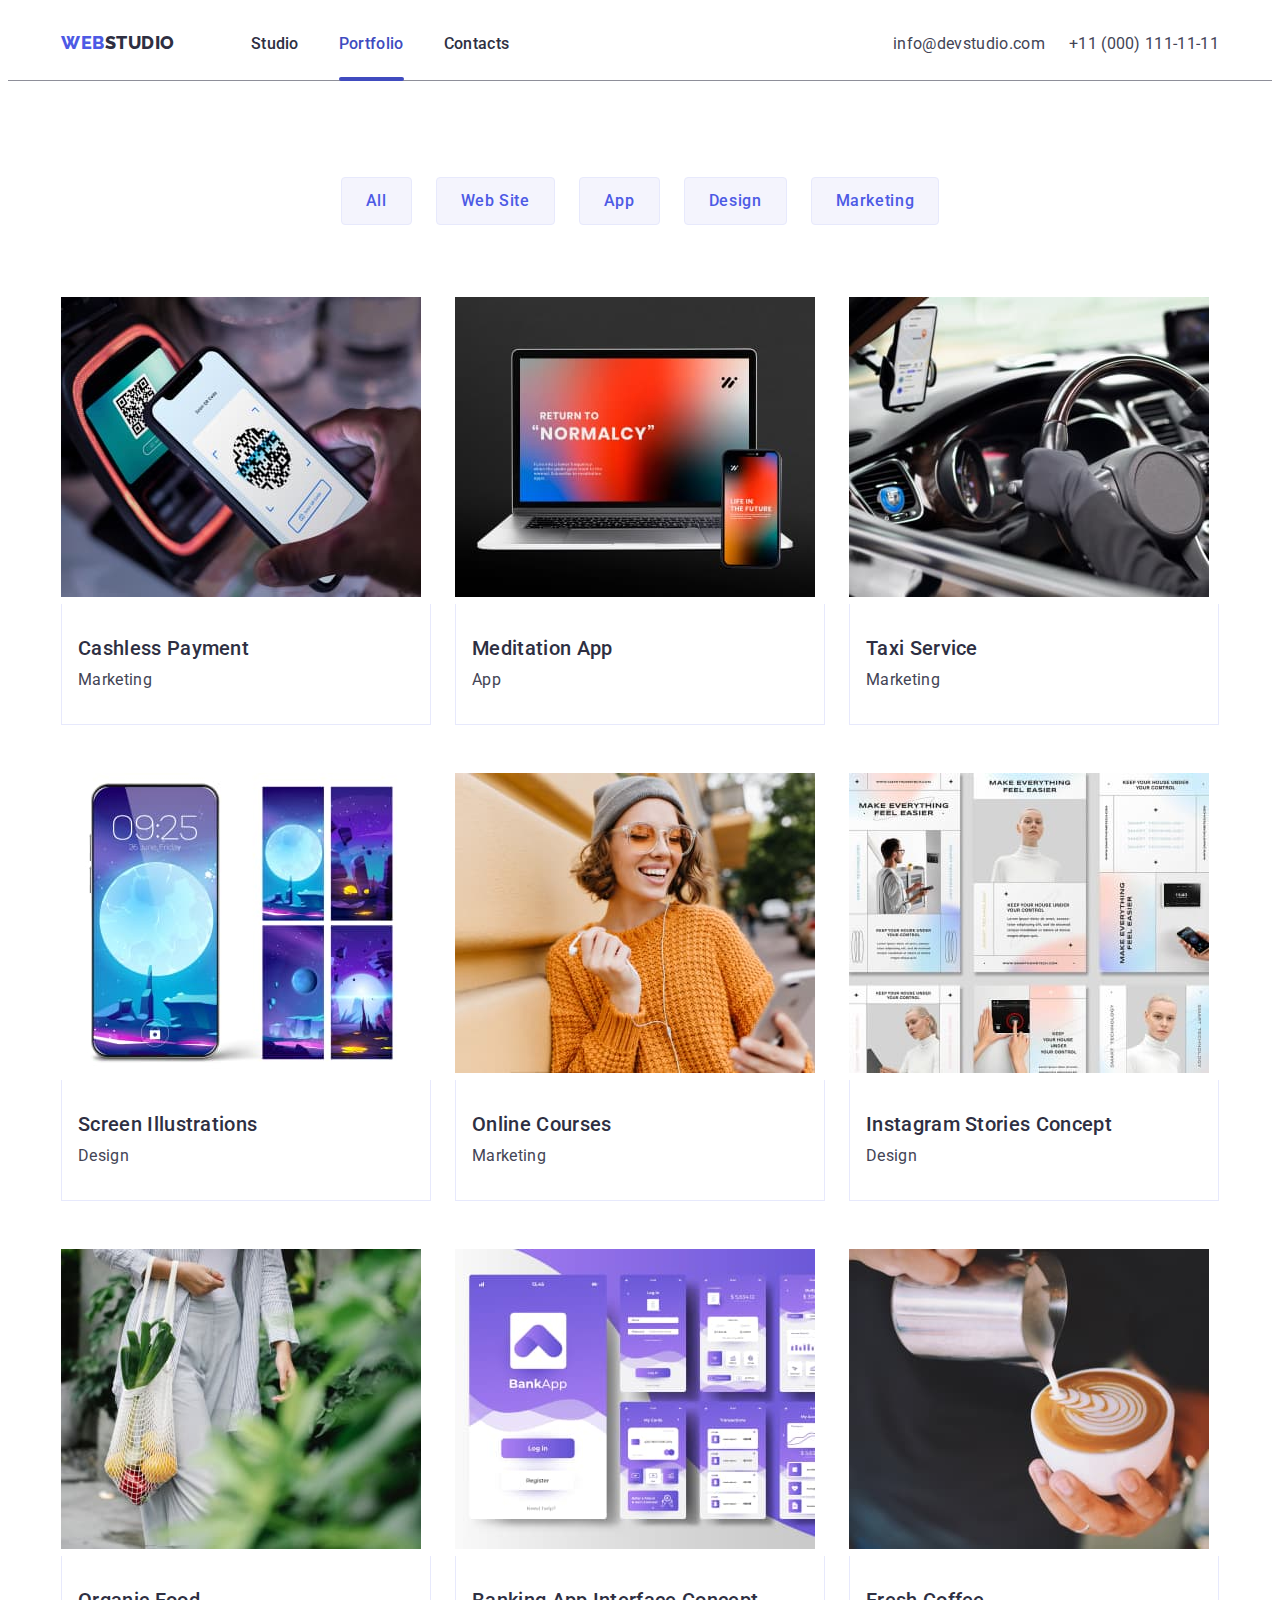
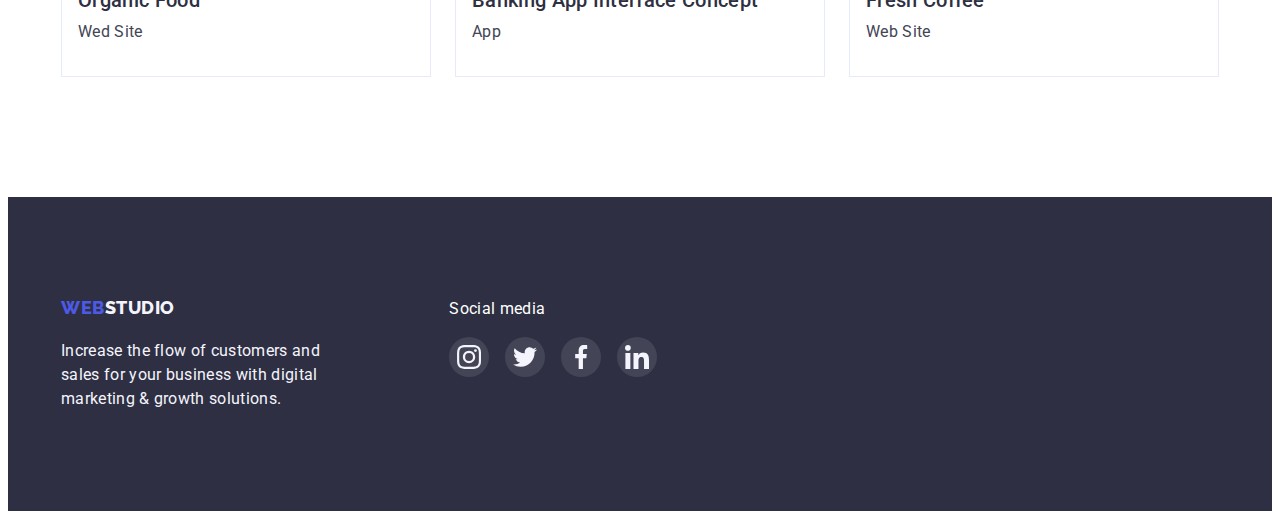
==== portfolio.html @ 31afb898 "123" ====
<!DOCTYPE html>
<html lang="en">
  <head>
    <meta charset="UTF-8" />
    <meta http-equiv="X-UA-Compatible" content="IE=edge" />
    <meta name="viewport" content="width=device-width, initial-scale=1.0" />
    <title>Document</title>
    <link
      rel="stylesheet"
      href="https://cdnjs.cloudflare.com/ajax/libs/modern-normalize/1.1.0/modern-normalize.min.css"
      integrity="sha512-wpPYUAdjBVSE4KJnH1VR1HeZfpl1ub8YT/NKx4PuQ5NmX2tKuGu6U/JRp5y+Y8XG2tV+wKQpNHVUX03MfMFn9Q=="
      crossorigin="anonymous"
      referrerpolicy="no-referrer"
    />

    <link rel="preconnect" href="https://fonts.googleapis.com" />
    <link rel="preconnect" href="https://fonts.gstatic.com" crossorigin />
    <link
      href="https://fonts.googleapis.com/css2?family=Raleway:wght@800&family=Roboto:wght@400;500;700;900&display=swap"
      rel="stylesheet"
    />

    <link href="./styles.css" rel="stylesheet" type="text/css" />
  </head>
  <body>
    <header class="header-section">
      <div class="container">
        <nav class="header-nav">
          <a href="./index.html" class="logo"
            ><span class="logo-web">Web</span>Studio</a
          >
          <ul>
            <li class="nav-li">
              <a class="nav-a" href="./index.html">Studio</a>
            </li>
            <li class="nav-li">
              <a class="nav-a header-active-page" href="./portfolio.html"
                >Portfolio</a
              >
            </li>
            <li class="nav-li"><a class="nav-a" href="">Contacts</a></li>
          </ul>
        </nav>
        <address class="header-address">
          <ul>
            <li class="address-li">
              <a class="address-a" href="mailto:info@devstudio.com"
                >info@devstudio.com</a
              >
            </li>
            <li class="address-li">
              <a class="address-a" href="tel:+110001111111"
                >+11 (000) 111-11-11</a
              >
            </li>
          </ul>
        </address>
      </div>
    </header>
    <main>
      <section class="filter-section">
        <div class="container">
          <h2 hidden>Filter</h2>
          <ul class="filter-buttons-ul">
            <li class="filter-buttons-li">
              <button class="buttons" type="button"><div>All</div></button>
            </li>
            <li class="filter-buttons-li">
              <button class="buttons" type="button"><div>Web Site</div></button>
            </li>
            <li class="filter-buttons-li">
              <button class="buttons" type="button"><div>App</div></button>
            </li>
            <li class="filter-buttons-li">
              <button class="buttons" type="button"><div>Design</div></button>
            </li>
            <li class="filter-buttons-li">
              <button class="buttons" type="button">
                <div>Marketing</div>
              </button>
            </li>
          </ul>
          <ul class="filter-list-ul">
            <li class="filter-list-li">
              <a href="" class="filter-list-link">
                <div class="filter-list-box">
                  <img
                    src="./images/img(1).jpg"
                    alt="image"
                    class=""
                    width="360"
                    height="300"
                  />

                  <p class="filter-list-p">
                    14 Stylish and User-Friendly App Design Concepts · Task
                    Manager App · Calorie Tracker App · Exotic Fruit Ecommerce
                    App · Cloud Storage App
                  </p>
                </div>

                <div class="filter-list-front">
                  <h2 class="tertiary-h">Cashless Payment</h2>
                  <p class="">Marketing</p>
                </div>
              </a>
            </li>
            <li class="filter-list-li">
              <a href="" class="filter-list-link">
                <div class="filter-list-box">
                  <img
                    src="./images/img(2).jpg"
                    alt="image"
                    class=""
                    width="360"
                    height="300"
                  />

                  <p class="filter-list-p">
                    14 Stylish and User-Friendly App Design Concepts · Task
                    Manager App · Calorie Tracker App · Exotic Fruit Ecommerce
                    App · Cloud Storage App
                  </p>
                </div>

                <div class="filter-list-front">
                  <h2 class="tertiary-h">Meditation App</h2>
                  <p class="">App</p>
                </div>
              </a>
            </li>
            <li class="filter-list-li">
              <a href="" class="filter-list-link">
                <div class="filter-list-box">
                  <img
                    src="./images/img(3).jpg"
                    alt="image"
                    class=""
                    width="360"
                    height="300"
                  />

                  <p class="filter-list-p">
                    14 Stylish and User-Friendly App Design Concepts · Task
                    Manager App · Calorie Tracker App · Exotic Fruit Ecommerce
                    App · Cloud Storage App
                  </p>
                </div>
                <div class="filter-list-front">
                  <h2 class="tertiary-h">Taxi Service</h2>
                  <p class="">Marketing</p>
                </div>
              </a>
            </li>
            <li class="filter-list-li">
              <a href="" class="filter-list-link">
                <div class="filter-list-box">
                  <img
                    src="./images/img(4).jpg"
                    alt="image"
                    class=""
                    width="360"
                    height="300"
                  />

                  <p class="filter-list-p">
                    14 Stylish and User-Friendly App Design Concepts · Task
                    Manager App · Calorie Tracker App · Exotic Fruit Ecommerce
                    App · Cloud Storage App
                  </p>
                </div>

                <div class="filter-list-front">
                  <h2 class="tertiary-h">Screen Illustrations</h2>
                  <p class="">Design</p>
                </div>
              </a>
            </li>
            <li class="filter-list-li">
              <a href="" class="filter-list-link">
                <div class="filter-list-box">
                  <img
                    src="./images/img(5).jpg"
                    alt="image"
                    class=""
                    width="360"
                    height="300"
                  />

                  <p class="filter-list-p">
                    14 Stylish and User-Friendly App Design Concepts · Task
                    Manager App · Calorie Tracker App · Exotic Fruit Ecommerce
                    App · Cloud Storage App
                  </p>
                </div>

                <div class="filter-list-front">
                  <h2 class="tertiary-h">Online Courses</h2>
                  <p class="">Marketing</p>
                </div>
              </a>
            </li>
            <li class="filter-list-li">
              <a href="" class="filter-list-link">
                <div class="filter-list-box">
                  <img
                    src="./images/img(6).jpg"
                    alt="image"
                    class=""
                    width="360"
                    height="300"
                  />

                  <p class="filter-list-p">
                    14 Stylish and User-Friendly App Design Concepts · Task
                    Manager App · Calorie Tracker App · Exotic Fruit Ecommerce
                    App · Cloud Storage App
                  </p>
                </div>

                <div class="filter-list-front">
                  <h2 class="tertiary-h">Instagram Stories Concept</h2>
                  <p class="">Design</p>
                </div>
              </a>
            </li>
            <li class="filter-list-li">
              <a href="" class="filter-list-link">
                <div class="filter-list-box">
                  <img
                    src="./images/img(7).jpg"
                    alt="image"
                    class=""
                    width="360"
                    height="300"
                  />

                  <p class="filter-list-p">
                    14 Stylish and User-Friendly App Design Concepts · Task
                    Manager App · Calorie Tracker App · Exotic Fruit Ecommerce
                    App · Cloud Storage App
                  </p>
                </div>

                <div class="filter-list-front">
                  <h2 class="tertiary-h">Organic Food</h2>
                  <p class="">Wed Site</p>
                </div>
              </a>
            </li>
            <li class="filter-list-li">
              <a href="" class="filter-list-link">
                <div class="filter-list-box">
                  <img
                    src="./images/img(8).jpg"
                    alt="image"
                    class=""
                    width="360"
                    height="300"
                  />

                  <p class="filter-list-p">
                    14 Stylish and User-Friendly App Design Concepts · Task
                    Manager App · Calorie Tracker App · Exotic Fruit Ecommerce
                    App · Cloud Storage App
                  </p>
                </div>

                <div class="filter-list-front">
                  <h2 class="tertiary-h">Banking App Interface Concept</h2>
                  <p class="">App</p>
                </div>
              </a>
            </li>
            <li class="filter-list-li">
              <a href="" class="filter-list-link">
                <div class="filter-list-box">
                  <img
                    src="./images/img(9).jpg"
                    alt="image"
                    class=""
                    width="360"
                    height="300"
                  />

                  <p class="filter-list-p">
                    14 Stylish and User-Friendly App Design Concepts · Task
                    Manager App · Calorie Tracker App · Exotic Fruit Ecommerce
                    App · Cloud Storage App
                  </p>
                </div>

                <div class="filter-list-front">
                  <h2 class="tertiary-h">Fresh Coffee</h2>
                  <p class="">Web Site</p>
                </div>
              </a>
            </li>
          </ul>
        </div>
      </section>
    </main>
    <footer class="footer-section">
      <div class="container">
        <div class="footer-box-one">
          <a href="./index.html" class="logo logo-bottom"
            ><span class="logo-web">Web</span>Studio</a
          >
          <p class="footer-p">
            Increase the flow of customers and sales for your business with
            digital marketing & growth solutions.
          </p>
        </div>
        <div class="footer-box-two">
          <p>Social media</p>
          <ul class="footer-social-items">
            <li class="footer-social-item">
              <a class="footer-social-link" href="">
                <svg class="footer-social-icon">
                  <use href="./images/icons.svg#icon-instagram"></use>
                </svg>
              </a>
            </li>
            <li class="footer-social-item">
              <a class="footer-social-link" href="">
                <svg class="footer-social-icon">
                  <use href="./images/icons.svg#icon-twitter"></use>
                </svg>
              </a>
            </li>
            <li class="footer-social-item">
              <a class="footer-social-link" href="">
                <svg class="footer-social-icon">
                  <use href="./images/icons.svg#icon-facebook"></use>
                </svg>
              </a>
            </li>
            <li class="footer-social-item">
              <a class="footer-social-link" href="">
                <svg class="footer-social-icon">
                  <use href="./images/icons.svg#icon-linkedin"></use>
                </svg>
              </a>
            </li>
          </ul>
        </div>
      </div>
    </footer>
  </body>
</html>
---- styles.css ----
:root {
  --primary-text: #434455;
  --secondary-text: #fff;
  --primary-brand: #4d5ae5;
  --active-buttons: #404bbf;
  --success: #31d0aa;
  --dark: #2e2f42;
  --subtle-text: #8e8f99;
  --accent: #e7e9fc;
  --light: #f4f4fd;
  --shadow-one: rgba(46, 47, 66, 0.08);
  --shadow-two: rgba(46, 47, 66, 0.16);
  --shadow-three: rgba(0, 0, 0, 0.15);
  --dark-opacity: rgba(255, 255, 255, 0.1);
  --customers-logos: #afb1b8;
  --grey: rgba(46, 47, 66, 0.7);
  --modal-color: #fcfcfc;
  --backdrop-background: rgba(46, 47, 66, 0.4);
  --modal-shadow-one: rgba(0, 0, 0, 0.14);
  --modal-shadow-two: rgba(0, 0, 0, 0.12);
  --modal-shadow-three: rgba(0, 0, 0, 0.2);
  --modal-close-button-border: rgba(0, 0, 0, 0.1);
  --anima: 250ms cubic-bezier(0.4, 0, 0.2, 1);
}

body {
  font-family: Roboto, sans-serif;
  color: var(--primary-text);
  font-size: 16px;
  line-height: 1.5;
  letter-spacing: 0.02em;
}
ul {
  list-style-type: none;
  margin: 0;
  padding: 0;
}
a {
  text-decoration: none;
  color: var(--primary-text);
  margin: 0;
}
h1,
h2,
h3,
p {
  margin: 0;
}

.container {
  width: 1158px;
  padding-left: 15px;
  padding-right: 15px;
  margin: 0 auto;
}

.secondary-h {
  font-size: 36px;
  line-height: 1.1;
  text-align: center;
}

.tertiary-h {
  font-weight: 500;
  font-size: 20px;
  line-height: 1.2;
  color: var(--dark);
}

/* BUTTONS */

.buttons {
  font-family: Roboto, sans-serif;
  font-size: 16px;
  line-height: 1.5;
  background-color: var(--light);
  font-weight: 500;
  letter-spacing: 0.04em;
  color: var(--primary-brand);
  cursor: pointer;
  padding: 16px 32px;
  border: 1px solid var(--accent);
  border-radius: 4px;
  transition: background-color var(--anima), box-shadow var(--anima),
    border-color var(--anima), color var(--anima);
}
.buttons:active,
.buttons:hover {
  background-color: var(--active-buttons);
  color: var(--secondary-text);
  box-shadow: 0px 1px 6px var(--shadow-one), 0px 1px 1px var(--shadow-two),
    0px 2px 1px var(--shadow-one);
  border-color: var(--active-buttons);
}

.buttons:focus {
  background-color: var(--active-buttons);
  color: var(--secondary-text);
  box-shadow: 0px 4px 4px var(--shadow-three);
}

.modal-open-button {
  background-color: var(--primary-brand);
  color: var(--secondary-text);
  box-shadow: 0px 1px 6px var(--shadow-one), 0px 1px 1px var(--shadow-two),
    0px 2px 1px var(--shadow-one);
  border: none;
  cursor: pointer;
  transition: background-color var(--anima);
}

.modal-button-close {
  cursor: pointer;
  display: flex;
  align-items: center;
  justify-content: center;
  position: absolute;
  fill: var(--dark);
  top: 24px;
  right: 24px;
  width: 24px;
  height: 24px;
  background-color: var(--accent);
  border: 1px solid var(--modal-close-button-border);
  border-radius: 50%;
  transition: background-color var(--anima), border var(--anima),
    fill var(--anima);
}
.modal-button-close:hover,
.modal-button-close:focus {
  background-color: var(--active-buttons);
  fill: var(--light);
}
/*   HEADER   */

.logo {
  text-transform: uppercase;
  font-family: raleway, sans-serif;
  font-size: 18px;
  font-weight: 800;
  line-height: 1.17;
  letter-spacing: 0.03em;
  color: var(--dark);
}

.logo-web {
  color: var(--primary-brand);
}

.header-section {
  border-bottom: 1px solid var(--subtle-text);
}

.header-section > div {
  display: flex;
  justify-content: space-between;
  align-items: baseline;
}
.header-section .logo {
  margin-right: 76px;
}
.header-nav,
.header-address {
  display: flex;
  align-items: baseline;
}
.header-section ul {
  display: flex;
}

.nav-li:not(:last-of-type) {
  margin-right: 40px;
}
.nav-a {
  display: block;
  font-weight: 500;
  color: var(--dark);
  transition: color var(--anima);
  padding-top: 24px;
  padding-bottom: 24px;
}

.header-active-page {
  position: relative;
  color: var(--active-buttons);
}
.header-active-page::after {
  display: block;
  position: absolute;
  content: "";
  width: 100%;
  height: 4px;
  left: 0;
  bottom: -1px;
  border-radius: 2px;
  background-color: var(--active-buttons);
}
.nav-a:hover,
.nav-a:focus {
  color: var(--primary-brand);
}
.nav-a:active {
  color: var(--primary-text);
}

.address-li:not(:last-of-type) {
  margin-right: 24px;
}
.address-a {
  position: relative;
  font-style: normal;
  color: var(--primary-text);
  transition: color var(--anima);
}
.address-a:hover,
.address-a:focus {
  color: var(--primary-brand);
}
.address-a:active {
  color: var(--primary-text);
}

/*   FOOTER   */

.footer-section {
  background-color: var(--dark);
  padding-top: 100px;
  padding-bottom: 100px;
  text-align: left;
}
.footer-box-one {
  display: inline-block;
  width: 264px;
  margin-right: 120px;
}
.logo-bottom {
  color: var(--light);
}
.footer-p {
  margin-top: 17.5px;
  color: var(--light);
}
.footer-box-two {
  display: inline-block;
  width: 208px;
  vertical-align: top;
  color: var(--secondary-text);
}
.footer-social-items {
  margin-top: 16px;
  display: flex;
  gap: 16px;
}
.footer-social-item {
  height: 40px;
  width: 40px;
}
.footer-social-link {
  display: flex;
  align-items: center;
  justify-content: center;
  height: 100%;
  width: 100%;
  border-radius: 50%;
  background-color: var(--dark-opacity);
  transition: background-color var(--anima);
}

.footer-social-link:hover,
.footer-social-link:focus {
  background-color: var(--success);
}
.footer-social-icon {
  height: 24px;
  width: 24px;
  fill: var(--light);
}

/*     WEBSTUDIO PAGE     */

/*   hero-section   */

.hero-section {
  background-color: var(--dark);
  padding: 188px 0;
  text-align: center;
  background-image: linear-gradient(var(--grey), var(--grey)),
    url(./images/people-office.jpg);
  background-repeat: no-repeat;
  background-position: center;
  background-size: cover;
  max-width: 1440px;
  margin-left: auto;
  margin-right: auto;
}
.hero-h {
  font-size: 56px;
  line-height: 1.07;
  color: var(--secondary-text);
  margin: 0 auto 48px;
  width: 496px;
}

/* modal */

.backdrop {
  position: fixed;
  width: 100%;
  height: 100%;
  left: 0;
  top: 0;
  background: var(--backdrop-background);
  transition: opacity var(--anima), visibility var(--anima);
}

.backdrop.is-hidden {
  opacity: 0;
  pointer-events: none;
  visibility: hidden;
}

.modal {
  position: absolute;
  left: 50%;
  top: 50%;
  transform: translate(-50%, -50%) scale(1);
  transition: transform var(--anima);
  width: 408px;
  height: 576px;
  background-color: var(--modal-color);
  padding: 24px;
  box-shadow: 0px 1px 1px var(--modal-shadow-one),
    0px 1px 3px var(--modal-shadow-two), 0px 2px 1px var(--modal-shadow-three);
  border-radius: 4px;
}
.backdrop.is-hidden .modal {
  transform: translate(-50%, -50%) scale(1.2);
}
.modal-icon {
  height: 8px;
  width: 8px;
}

/*   features-section   */

.features-section {
  padding-top: 120px;
  padding-bottom: 120px;
}
.features-section ul {
  display: flex;
  justify-content: space-between;
}

.features-li {
  flex-basis: calc((100% - 3 * 24px) / 4);
}

.features-li:not(:last-of-type) {
  margin-right: 24px;
}
.features-box {
  display: flex;
  height: 112px;
  width: 264px;
  align-items: center;
  justify-content: center;
  border-radius: 4px;
  background-color: var(--light);
}
.features-icon {
  height: 64px;
  width: 64px;
}
.features-section h3 {
  margin-bottom: 8px;
}

/*   wedoing-section   */

.wedoing-section {
  padding-bottom: 120px;
}
.wedoing-section h2 {
  margin-bottom: 72px;
}
.wedoing-section ul {
  display: flex;
  justify-content: space-between;
}
.wedoing-li {
  flex-basis: calc((100% - 2 * 24px) / 3);
}
.wedoing-li:not(:last-of-type) {
  margin-right: 24px;
}

/*   team-section   */

.team-section {
  background-color: var(--light);
  padding-top: 120px;
  padding-bottom: 120px;
}

.team-section h2 {
  margin-bottom: 72px;
}
.team-section ul {
  display: flex;
  justify-content: space-between;
}
.team-li {
  flex-basis: calc((100% - 4 * 24px) / 4);
  text-align: center;
  box-shadow: 0px 1px 6px var(--shadow-one), 0px 1px 1px var(--shadow-two),
    0px 2px 1px var(--shadow-one);
  border-radius: 0px 0px 4px 4px;
  background-color: var(--secondary-text);
  display: flex;
  flex-direction: column;
  align-items: center;
}
.team-li:not(:last-of-type) {
  margin-right: 24px;
}
.team-li > img {
  margin-bottom: 32px;
}
.team-li-box {
  padding-bottom: 32px;
  display: flex;
  flex-direction: column;
}
.team-li-box h3 {
  margin-bottom: 8px;
}
.team-li-box p {
  margin-bottom: 8px;
}
.team-social-items {
  width: 232px;
}
.team-social-item {
  height: 40px;
  width: 40px;
}
.team-social-item:not(:last-of-type) {
  margin-right: 24px;
}
.team-social-link {
  display: flex;
  align-items: center;
  justify-content: center;
  height: 100%;
  width: 100%;
  border-radius: 50%;
  background-color: var(--primary-brand);
  transition: background-color var(--anima);
}
.team-social-link:hover,
.team-social-link:focus {
  background-color: var(--active-buttons);
}
.team-social-icon {
  height: 16px;
  width: 16px;
  fill: var(--light);
}

/*   customers-section   */

.customers-section {
  padding-top: 120px;
  padding-bottom: 120px;
}

.customers-section > h2 {
  margin-bottom: 72px;
}
.customers-list-ul {
  display: flex;
  justify-content: center;
  gap: 24px;
}
.customers-list-li {
  display: flex;
  text-align: center;
}
.customers-link {
  display: flex;
  align-items: center;
  justify-content: center;
  height: 88px;
  width: 168px;
  border: 1px solid var(--subtle-text);
  border-radius: 4px;
  transition: border-color var(--anima);
  transition: color var(--anima);
}
.customers-icon {
  width: 104px;
  height: 56px;
  fill: var(--subtle-text);
  transition: fill var(--anima);
}

.customers-link:hover .customers-icon {
  fill: var(--active-buttons);
}
.customers-link:hover {
  border-color: var(--active-buttons);
}
.customers-link:focus .customers-icon {
  fill: var(--active-buttons);
}
.customers-link:focus {
  border-color: var(--active-buttons);
}
/*     PORTFOLIO PAGE     */

/*   filter-section   */

.filter-section {
  padding-top: 96px;
  padding-bottom: 120px;
}
.filter-buttons-ul {
  display: flex;
  justify-content: center;
  margin-bottom: 72px;
}
.filter-buttons-ul .buttons {
  height: 48px;
  padding: 0 24px;
  align-items: center;
}

.filter-buttons-li:not(:last-of-type) {
  margin-right: 24px;
}

.filter-list-ul {
  display: flex;
  flex-wrap: wrap;
  row-gap: 48px;
  column-gap: 24px;
}
.filter-list-li {
  width: calc((100% - 2 * 24px) / 3);
}

.filter-list-link {
  display: block;
  transition: box-shadow var(--anima);
}
.filter-list-box {
  position: relative;
  overflow: hidden;
}
.filter-list-front {
  padding-top: 32px;
  padding-left: 16px;
  padding-bottom: 32px;
  border-left: 1px solid var(--accent);
  border-bottom: 1px solid var(--accent);
  border-right: 1px solid var(--accent);
}
.filter-list-li:hover .filter-list-front {
  box-shadow: 0px 2px 1px var(--shadow-one), 0px 1px 1px var(--shadow-two),
    0px 1px 6px var(--shadow-one);
}
.filter-list-p {
  position: absolute;
  color: var(--light);
  background-color: var(--primary-brand);
  top: 0;
  padding: 40px 32px 0 32px;
  left: 0;
  height: 100%;
  overflow: auto;
  transform: translateY(100%);
  transition: transform var(--anima);
}

.filter-list-link:hover .filter-list-p,
.filter-list-link:focus .filter-list-p {
  transform: translateY(0);
}
.filter-list-front h2 {
  margin-bottom: 8px;
}
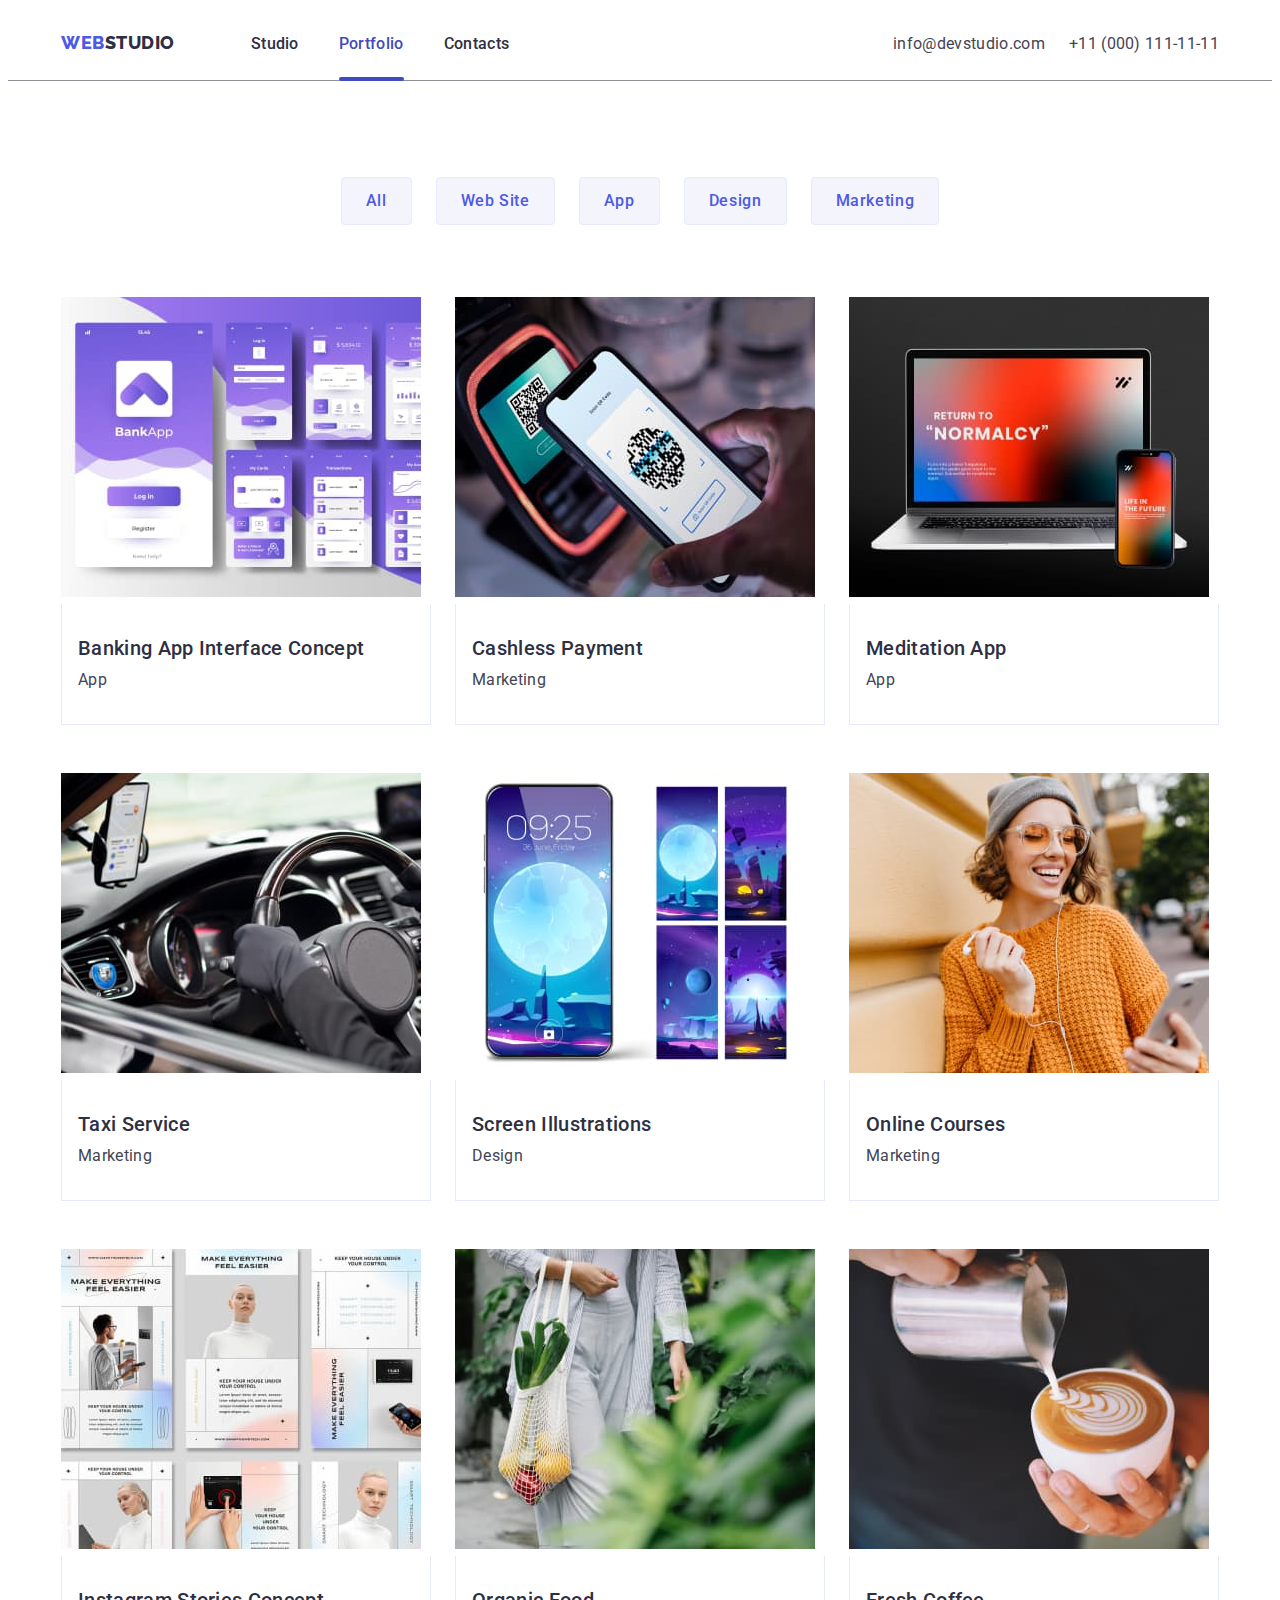
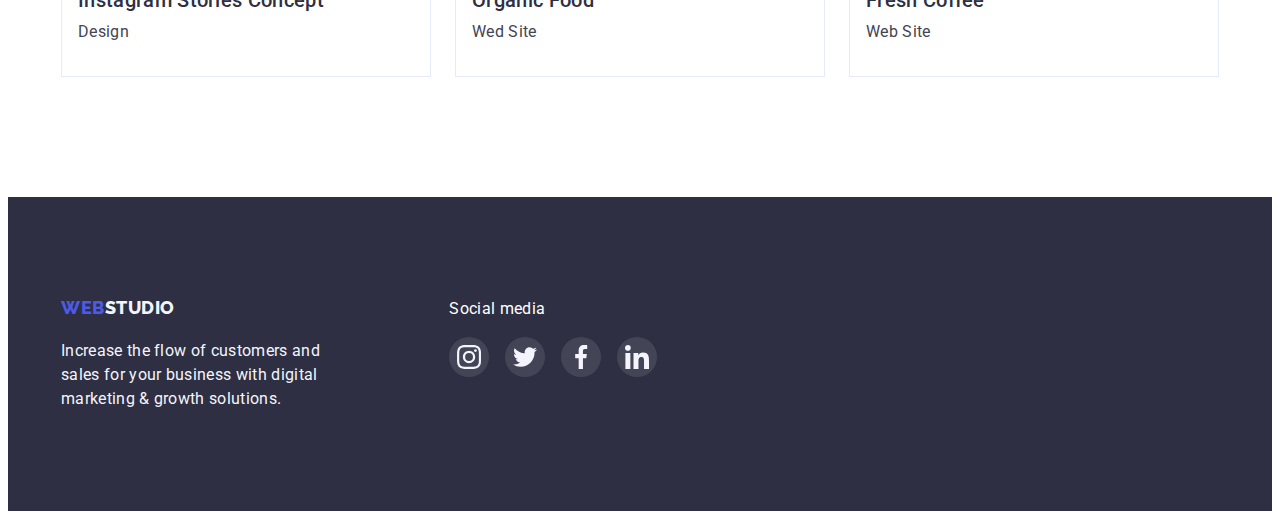
==== commit 5eee0937: "Update portfolio.html" ====
--- a/portfolio.html
+++ b/portfolio.html
@@ -85,6 +85,30 @@
               <a href="" class="filter-list-link">
                 <div class="filter-list-box">
                   <img
+                    src="./images/img(8).jpg"
+                    alt="image"
+                    class=""
+                    width="360"
+                    height="300"
+                  />
+
+                  <p class="filter-list-p">
+                    14 Stylish and User-Friendly App Design Concepts · Task
+                    Manager App · Calorie Tracker App · Exotic Fruit Ecommerce
+                    App · Cloud Storage App
+                  </p>
+                </div>
+
+                <div class="filter-list-front">
+                  <h2 class="tertiary-h">Banking App Interface Concept</h2>
+                  <p class="">App</p>
+                </div>
+              </a>
+            </li>
+            <li class="filter-list-li">
+              <a href="" class="filter-list-link">
+                <div class="filter-list-box">
+                  <img
                     src="./images/img(1).jpg"
                     alt="image"
                     class=""
@@ -248,30 +272,7 @@
                 </div>
               </a>
             </li>
-            <li class="filter-list-li">
-              <a href="" class="filter-list-link">
-                <div class="filter-list-box">
-                  <img
-                    src="./images/img(8).jpg"
-                    alt="image"
-                    class=""
-                    width="360"
-                    height="300"
-                  />
-
-                  <p class="filter-list-p">
-                    14 Stylish and User-Friendly App Design Concepts · Task
-                    Manager App · Calorie Tracker App · Exotic Fruit Ecommerce
-                    App · Cloud Storage App
-                  </p>
-                </div>
-
-                <div class="filter-list-front">
-                  <h2 class="tertiary-h">Banking App Interface Concept</h2>
-                  <p class="">App</p>
-                </div>
-              </a>
-            </li>
+
             <li class="filter-list-li">
               <a href="" class="filter-list-link">
                 <div class="filter-list-box">
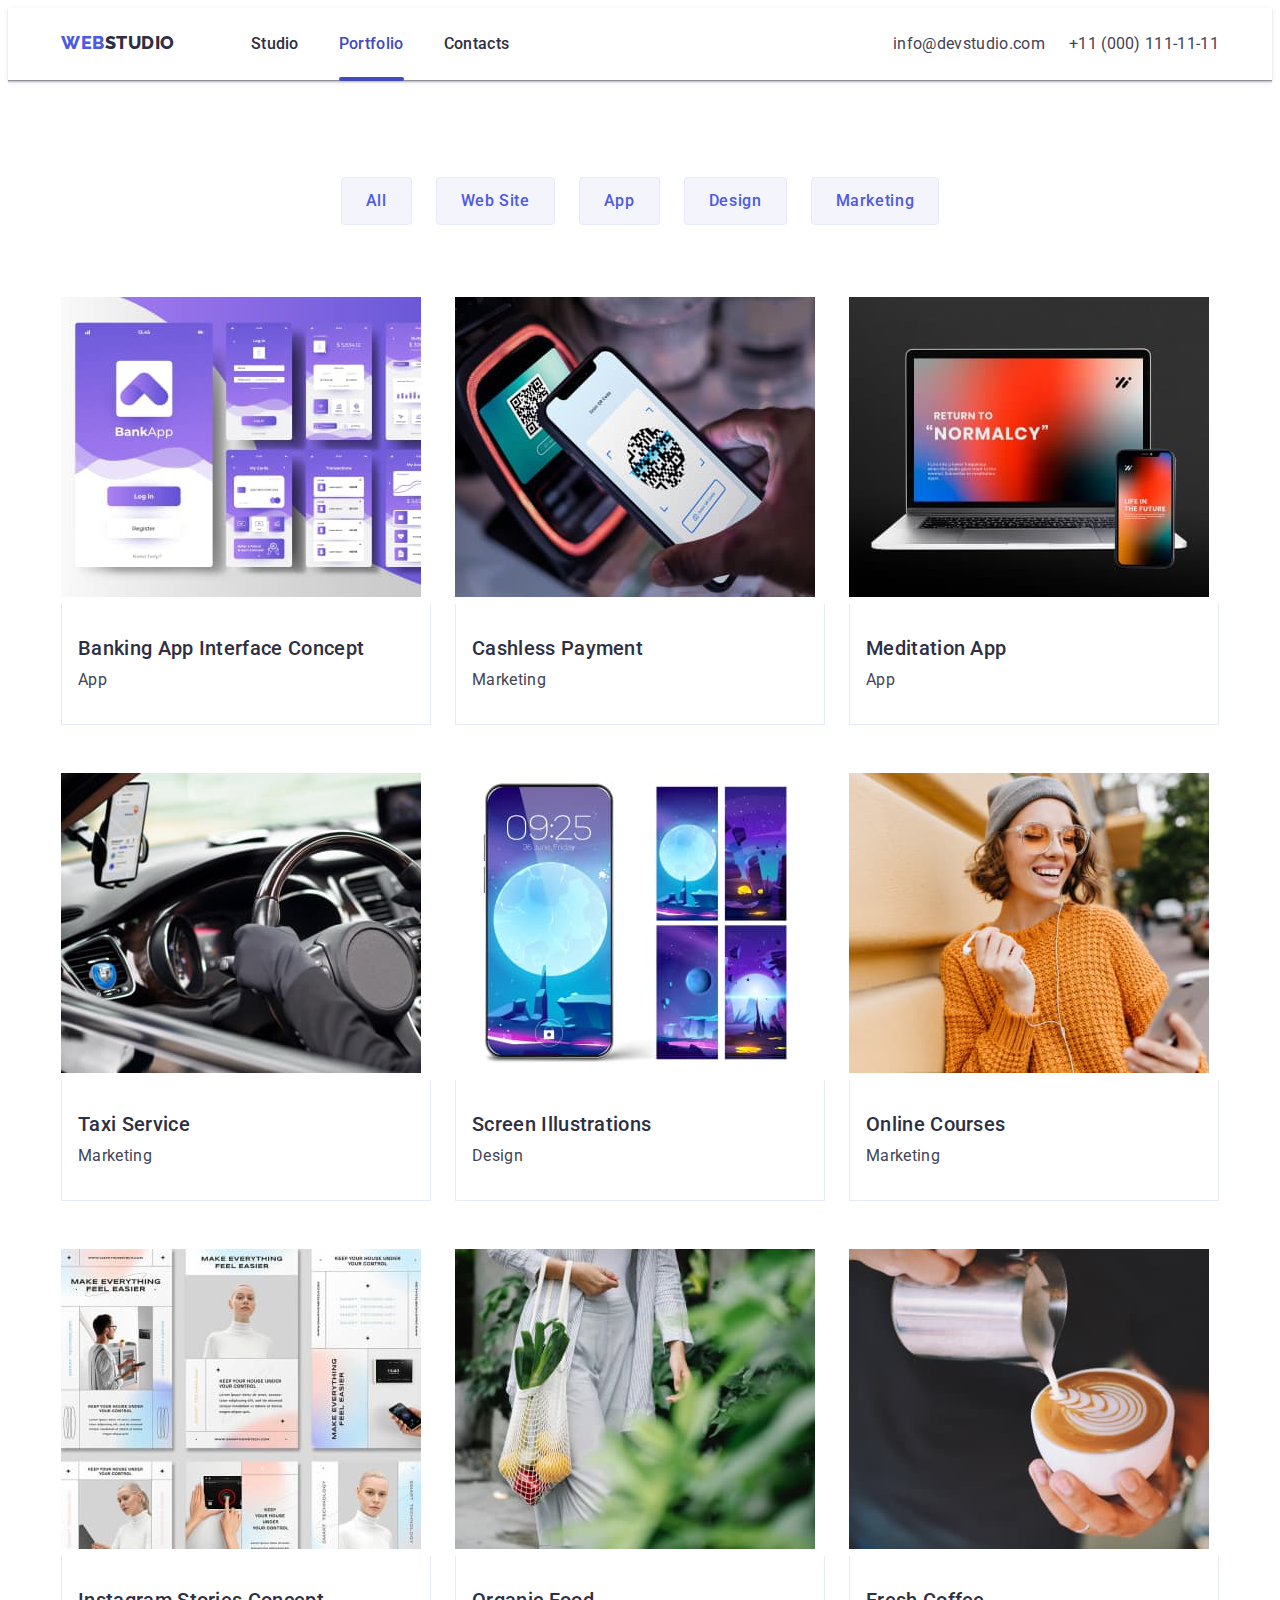
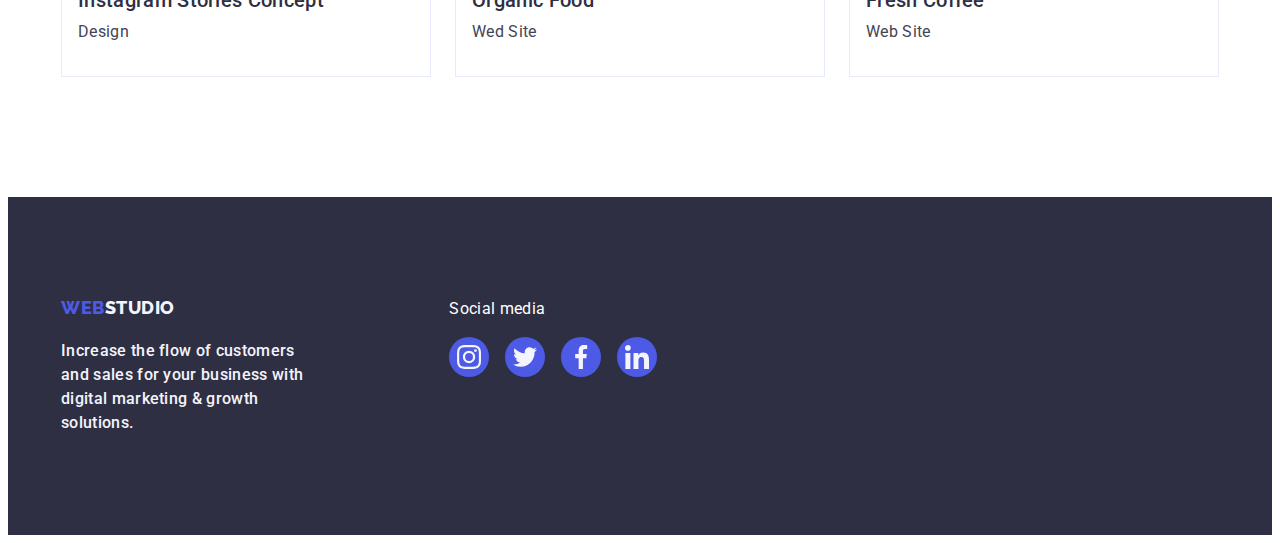
==== commit 1c956136: "123" ====
--- a/portfolio.html
+++ b/portfolio.html
@@ -63,20 +63,24 @@
           <h2 hidden>Filter</h2>
           <ul class="filter-buttons-ul">
             <li class="filter-buttons-li">
-              <button class="buttons" type="button"><div>All</div></button>
-            </li>
-            <li class="filter-buttons-li">
-              <button class="buttons" type="button"><div>Web Site</div></button>
-            </li>
-            <li class="filter-buttons-li">
-              <button class="buttons" type="button"><div>App</div></button>
-            </li>
-            <li class="filter-buttons-li">
-              <button class="buttons" type="button"><div>Design</div></button>
-            </li>
-            <li class="filter-buttons-li">
-              <button class="buttons" type="button">
-                <div>Marketing</div>
+              <button class="buttons" type="button">All</button>
+            </li>
+            <li class="filter-buttons-li">
+              <button class="buttons filter-buttons" type="button">
+                Web Site
+              </button>
+            </li>
+            <li class="filter-buttons-li">
+              <button class="buttons filter-buttons" type="button">App</button>
+            </li>
+            <li class="filter-buttons-li">
+              <button class="buttons filter-buttons" type="button">
+                Design
+              </button>
+            </li>
+            <li class="filter-buttons-li">
+              <button class="buttons filter-buttons" type="button">
+                Marketing
               </button>
             </li>
           </ul>
--- a/styles.css
+++ b/styles.css
@@ -110,6 +110,7 @@
 }
 
 .modal-button-close {
+  padding: 0;
   cursor: pointer;
   display: flex;
   align-items: center;
@@ -123,13 +124,13 @@
   background-color: var(--accent);
   border: 1px solid var(--modal-close-button-border);
   border-radius: 50%;
-  transition: background-color var(--anima), border var(--anima),
-    fill var(--anima);
+  transition: background-color var(--anima), border var(--anima);
 }
 .modal-button-close:hover,
 .modal-button-close:focus {
   background-color: var(--active-buttons);
-  fill: var(--light);
+  fill: var(--secondary-text);
+  border: none;
 }
 /*   HEADER   */
 
@@ -149,6 +150,8 @@
 
 .header-section {
   border-bottom: 1px solid var(--subtle-text);
+  box-shadow: 0px 2px 1px rgba(46, 47, 66, 0.08),
+    0px 1px 1px rgba(46, 47, 66, 0.16), 0px 1px 6px rgba(46, 47, 66, 0.08);
 }
 
 .header-section > div {
@@ -228,6 +231,10 @@
   padding-bottom: 100px;
   text-align: left;
 }
+.footer-container {
+  display: flex;
+  align-items: baseline;
+}
 .footer-box-one {
   display: inline-block;
   width: 264px;
@@ -237,6 +244,8 @@
   color: var(--light);
 }
 .footer-p {
+  font-weight: 500;
+  font-weight: 500;
   margin-top: 17.5px;
   color: var(--light);
 }
@@ -262,7 +271,7 @@
   height: 100%;
   width: 100%;
   border-radius: 50%;
-  background-color: var(--dark-opacity);
+  background-color: var(--primary-brand);
   transition: background-color var(--anima);
 }
 
@@ -326,7 +335,7 @@
   transform: translate(-50%, -50%) scale(1);
   transition: transform var(--anima);
   width: 408px;
-  height: 576px;
+  min-height: 584px;
   background-color: var(--modal-color);
   padding: 24px;
   box-shadow: 0px 1px 1px var(--modal-shadow-one),
@@ -337,6 +346,7 @@
   transform: translate(-50%, -50%) scale(1.2);
 }
 .modal-icon {
+  transition: fill var(--anima);
   height: 8px;
   width: 8px;
 }
@@ -367,6 +377,7 @@
   justify-content: center;
   border-radius: 4px;
   background-color: var(--light);
+  margin-bottom: 8px;
 }
 .features-icon {
   height: 64px;
@@ -424,11 +435,9 @@
 .team-li:not(:last-of-type) {
   margin-right: 24px;
 }
-.team-li > img {
-  margin-bottom: 32px;
-}
+
 .team-li-box {
-  padding-bottom: 32px;
+  padding: 32px 0;
   display: flex;
   flex-direction: column;
 }
@@ -439,14 +448,13 @@
   margin-bottom: 8px;
 }
 .team-social-items {
+  justify-content: center;
+  gap: 24px;
   width: 232px;
 }
 .team-social-item {
   height: 40px;
   width: 40px;
-}
-.team-social-item:not(:last-of-type) {
-  margin-right: 24px;
 }
 .team-social-link {
   display: flex;
@@ -473,10 +481,12 @@
 .customers-section {
   padding-top: 120px;
   padding-bottom: 120px;
-}
-
-.customers-section > h2 {
+  color: var(--dark);
+}
+
+.customers-h {
   margin-bottom: 72px;
+  line-height: 1.11;
 }
 .customers-list-ul {
   display: flex;
@@ -484,35 +494,42 @@
   gap: 24px;
 }
 .customers-list-li {
+  width: calc((100% - 120px) / 6);
+  height: 88px;
   display: flex;
   text-align: center;
 }
 .customers-link {
   display: flex;
+  width: 100%;
+  height: 100%;
+  border: 1px solid #8e8f99;
+  border-radius: 4px;
+  gap: 24px;
+  justify-content: center;
   align-items: center;
-  justify-content: center;
-  height: 88px;
-  width: 168px;
-  border: 1px solid var(--subtle-text);
-  border-radius: 4px;
-  transition: border-color var(--anima);
-  transition: color var(--anima);
+  color: #8e8f99;
+  transition: border-color 250ms cubic-bezier(0.4, 0, 0.2, 1),
+    color 250ms cubic-bezier(0.4, 0, 0.2, 1);
 }
 .customers-icon {
   width: 104px;
   height: 56px;
-  fill: var(--subtle-text);
+  fill: currentColor;
   transition: fill var(--anima);
 }
 
 .customers-link:hover .customers-icon {
   fill: var(--active-buttons);
+  color: #404bbf;
 }
 .customers-link:hover {
   border-color: var(--active-buttons);
+  color: #404bbf;
 }
 .customers-link:focus .customers-icon {
   fill: var(--active-buttons);
+  color: #404bbf;
 }
 .customers-link:focus {
   border-color: var(--active-buttons);
@@ -575,14 +592,17 @@
   color: var(--light);
   background-color: var(--primary-brand);
   top: 0;
-  padding: 40px 32px 0 32px;
+  padding: 40px 32px;
   left: 0;
   height: 100%;
   overflow: auto;
   transform: translateY(100%);
   transition: transform var(--anima);
 }
-
+.filter-list-link:hover {
+  box-shadow: 0px 1px 6px rgba(46, 47, 66, 0.08),
+    0px 1px 1px rgba(46, 47, 66, 0.16), 0px 2px 1px rgba(46, 47, 66, 0.08);
+}
 .filter-list-link:hover .filter-list-p,
 .filter-list-link:focus .filter-list-p {
   transform: translateY(0);
@@ -590,3 +610,13 @@
 .filter-list-front h2 {
   margin-bottom: 8px;
 }
+
+.filter-buttons:hover {
+  box-shadow: 0px 3px 1px rgba(0, 0, 0, 0.1), 0px 2px 1px rgba(0, 0, 0, 0.08),
+    0px 2px 2px rgba(0, 0, 0, 0.12);
+}
+
+.filter-buttons:hover {
+  box-shadow: 0px 3px 1px rgba(0, 0, 0, 0.1), 0px 2px 1px rgba(0, 0, 0, 0.08),
+    0px 2px 2px rgba(0, 0, 0, 0.12);
+}
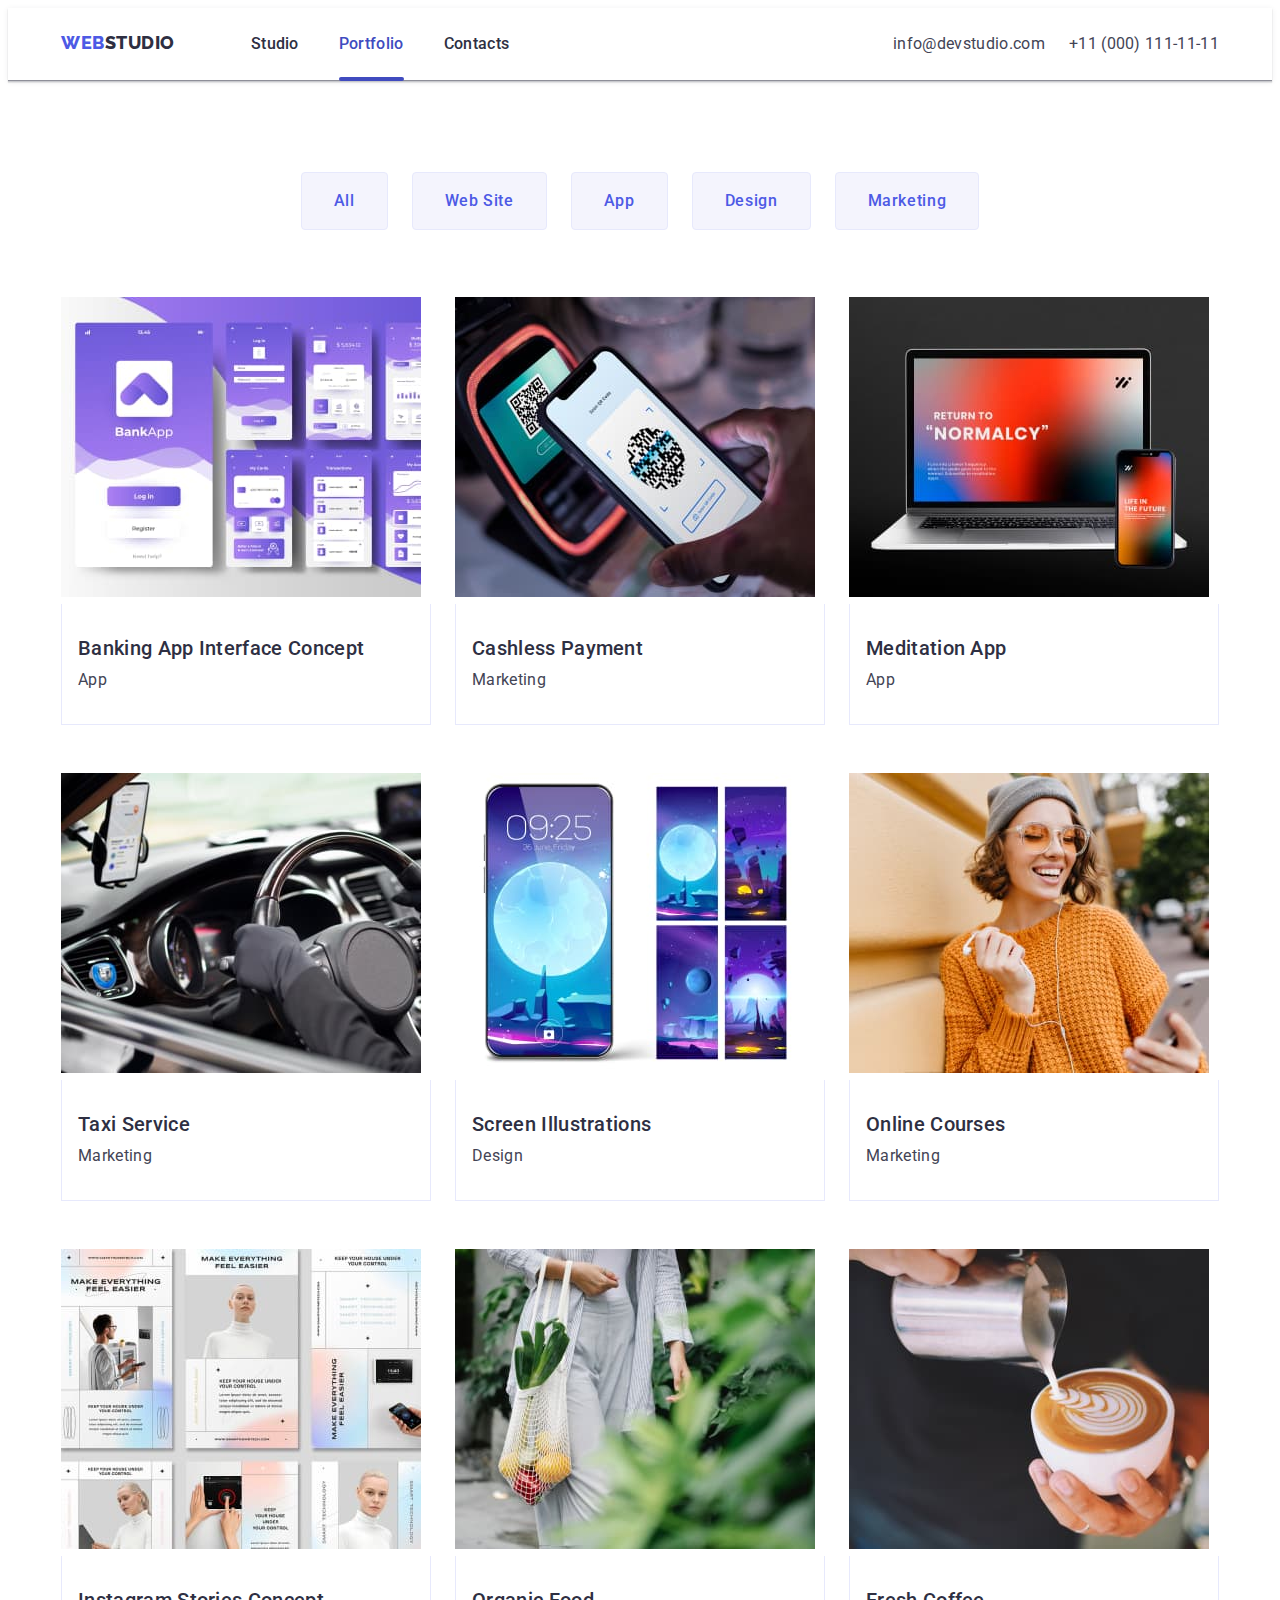
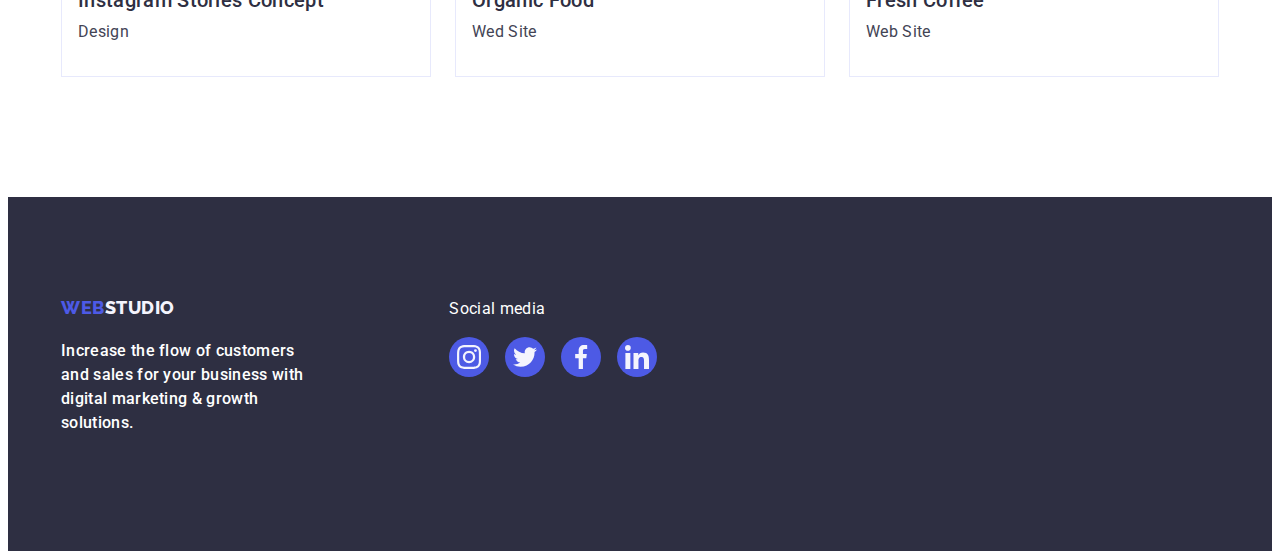
==== commit 411def3a: "132" ====
--- a/portfolio.html
+++ b/portfolio.html
@@ -63,7 +63,7 @@
           <h2 hidden>Filter</h2>
           <ul class="filter-buttons-ul">
             <li class="filter-buttons-li">
-              <button class="buttons" type="button">All</button>
+              <button class="buttons filter-buttons" type="button">All</button>
             </li>
             <li class="filter-buttons-li">
               <button class="buttons filter-buttons" type="button">
--- a/styles.css
+++ b/styles.css
@@ -245,9 +245,9 @@
 }
 .footer-p {
   font-weight: 500;
-  font-weight: 500;
   margin-top: 17.5px;
-  color: var(--light);
+  color: var(--secondary-text);
+  margin-bottom: 16px;
 }
 .footer-box-two {
   display: inline-block;
@@ -439,6 +439,7 @@
 .team-li-box {
   padding: 32px 0;
   display: flex;
+  justify-content: center;
   flex-direction: column;
 }
 .team-li-box h3 {
@@ -455,6 +456,7 @@
 .team-social-item {
   height: 40px;
   width: 40px;
+  justify-content: center;
 }
 .team-social-link {
   display: flex;
@@ -547,7 +549,7 @@
   justify-content: center;
   margin-bottom: 72px;
 }
-.filter-buttons-ul .buttons {
+.filter-buttons-ul {
   height: 48px;
   padding: 0 24px;
   align-items: center;
@@ -616,7 +618,7 @@
     0px 2px 2px rgba(0, 0, 0, 0.12);
 }
 
-.filter-buttons:hover {
+.filter-buttons:focus {
   box-shadow: 0px 3px 1px rgba(0, 0, 0, 0.1), 0px 2px 1px rgba(0, 0, 0, 0.08),
     0px 2px 2px rgba(0, 0, 0, 0.12);
 }
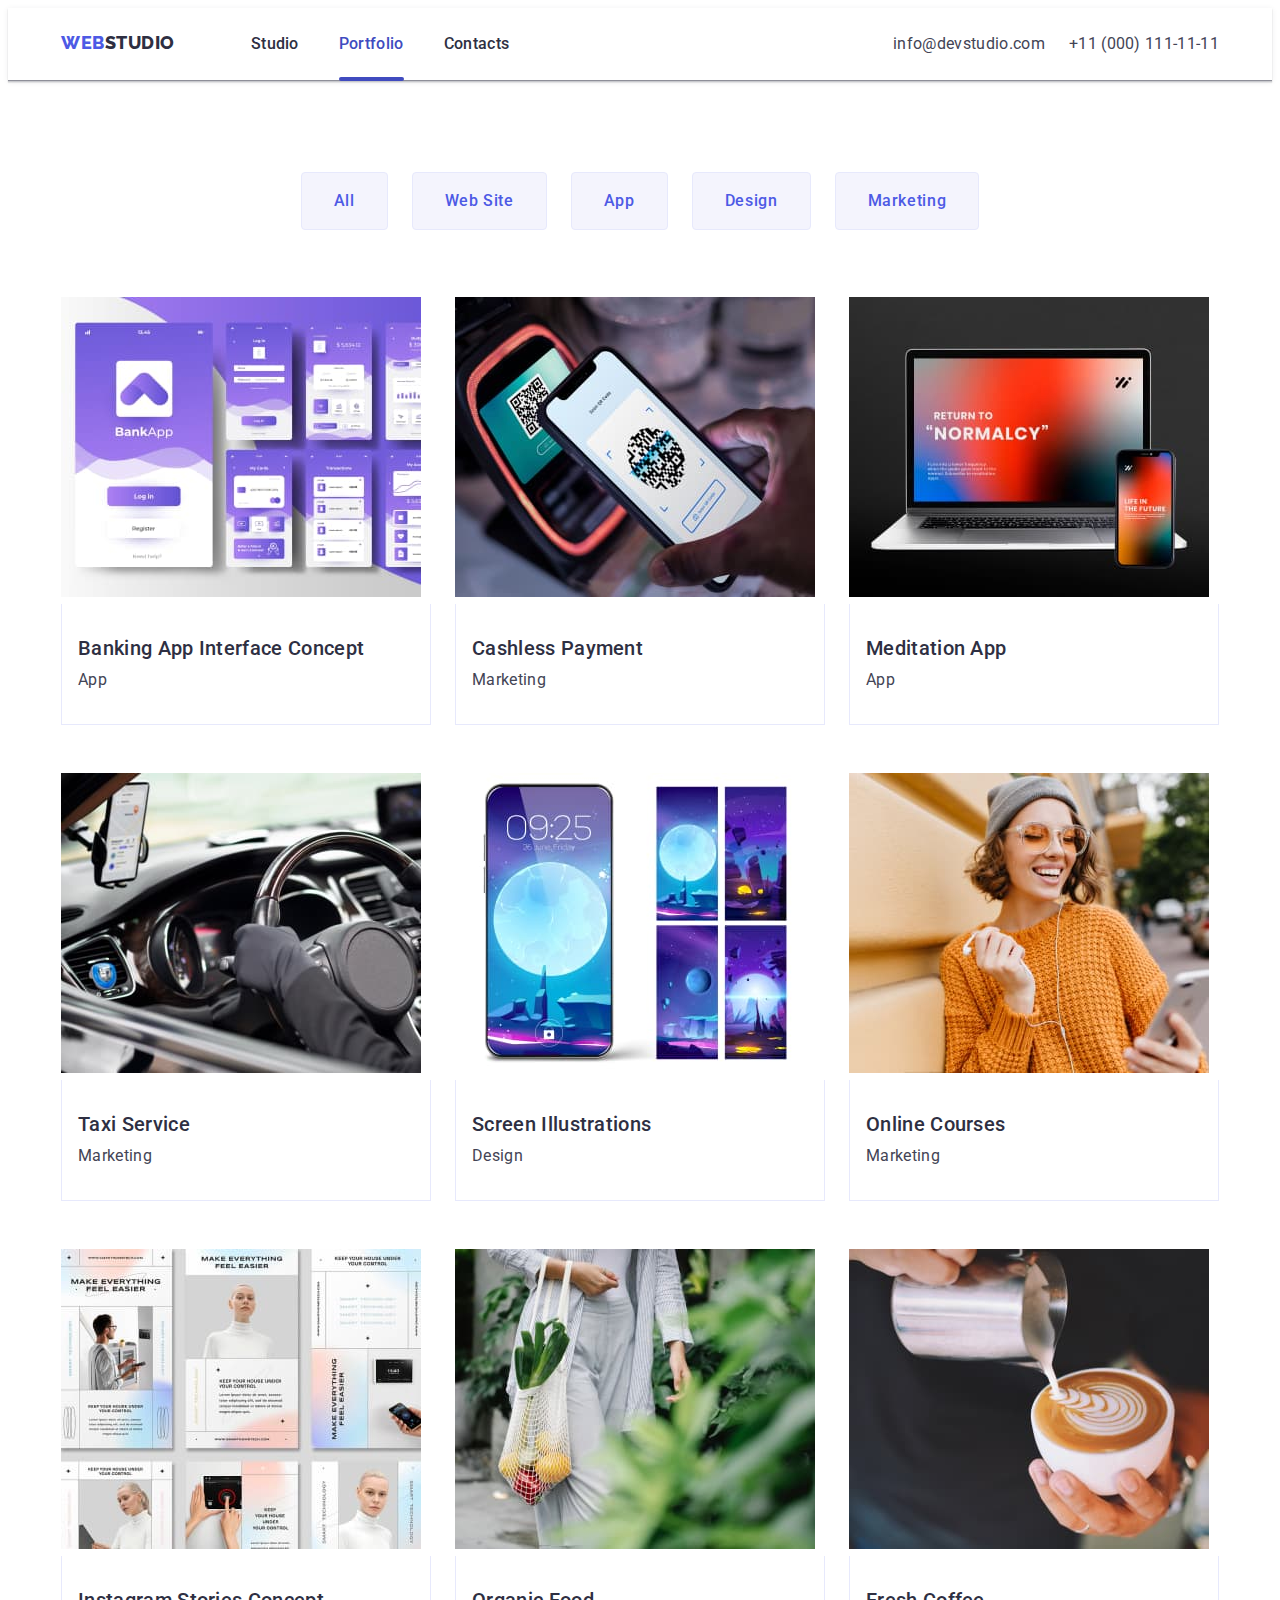
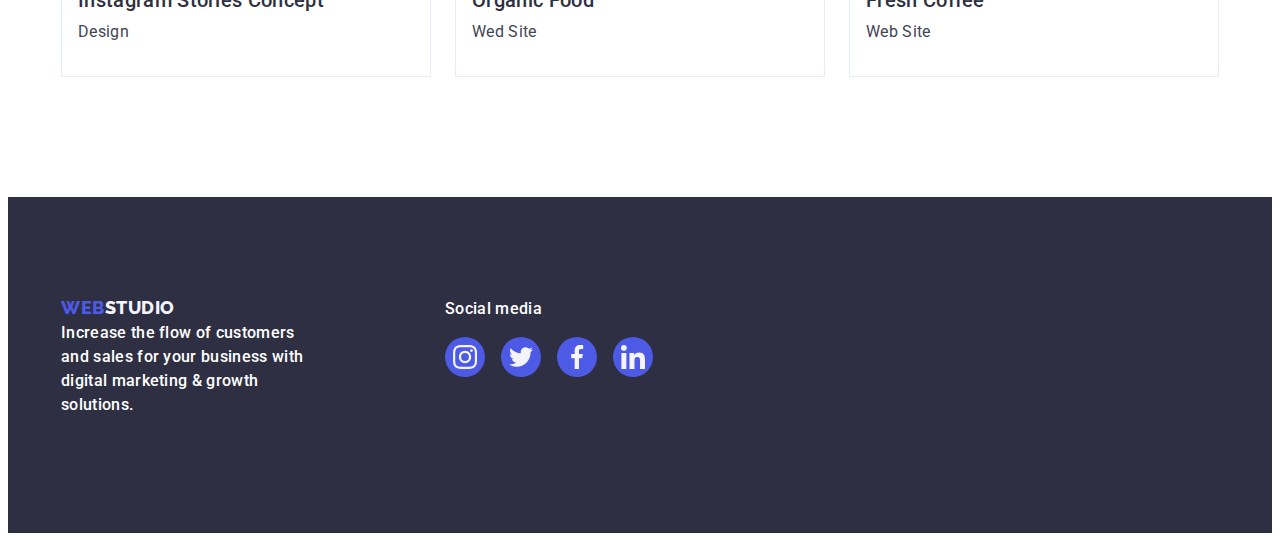
==== commit 99695af3: "12" ====
--- a/portfolio.html
+++ b/portfolio.html
@@ -306,7 +306,7 @@
       </section>
     </main>
     <footer class="footer-section">
-      <div class="container">
+      <div class="container footer-container">
         <div class="footer-box-one">
           <a href="./index.html" class="logo logo-bottom"
             ><span class="logo-web">Web</span>Studio</a
@@ -317,32 +317,32 @@
           </p>
         </div>
         <div class="footer-box-two">
-          <p>Social media</p>
+          <p class="footer-p">Social media</p>
           <ul class="footer-social-items">
             <li class="footer-social-item">
               <a class="footer-social-link" href="">
-                <svg class="footer-social-icon">
+                <svg class="footer-social-icon" width="24" height="24">
                   <use href="./images/icons.svg#icon-instagram"></use>
                 </svg>
               </a>
             </li>
             <li class="footer-social-item">
               <a class="footer-social-link" href="">
-                <svg class="footer-social-icon">
+                <svg class="footer-social-icon" width="24" height="24">
                   <use href="./images/icons.svg#icon-twitter"></use>
                 </svg>
               </a>
             </li>
             <li class="footer-social-item">
               <a class="footer-social-link" href="">
-                <svg class="footer-social-icon">
+                <svg class="footer-social-icon" width="24" height="24">
                   <use href="./images/icons.svg#icon-facebook"></use>
                 </svg>
               </a>
             </li>
             <li class="footer-social-item">
               <a class="footer-social-link" href="">
-                <svg class="footer-social-icon">
+                <svg class="footer-social-icon" width="24" height="24">
                   <use href="./images/icons.svg#icon-linkedin"></use>
                 </svg>
               </a>
--- a/styles.css
+++ b/styles.css
@@ -245,7 +245,6 @@
 }
 .footer-p {
   font-weight: 500;
-  margin-top: 17.5px;
   color: var(--secondary-text);
   margin-bottom: 16px;
 }
@@ -449,6 +448,7 @@
   margin-bottom: 8px;
 }
 .team-social-items {
+  display: flex;
   justify-content: center;
   gap: 24px;
   width: 232px;
@@ -613,11 +613,7 @@
   margin-bottom: 8px;
 }
 
-.filter-buttons:hover {
-  box-shadow: 0px 3px 1px rgba(0, 0, 0, 0.1), 0px 2px 1px rgba(0, 0, 0, 0.08),
-    0px 2px 2px rgba(0, 0, 0, 0.12);
-}
-
+.filter-buttons:hover,
 .filter-buttons:focus {
   box-shadow: 0px 3px 1px rgba(0, 0, 0, 0.1), 0px 2px 1px rgba(0, 0, 0, 0.08),
     0px 2px 2px rgba(0, 0, 0, 0.12);
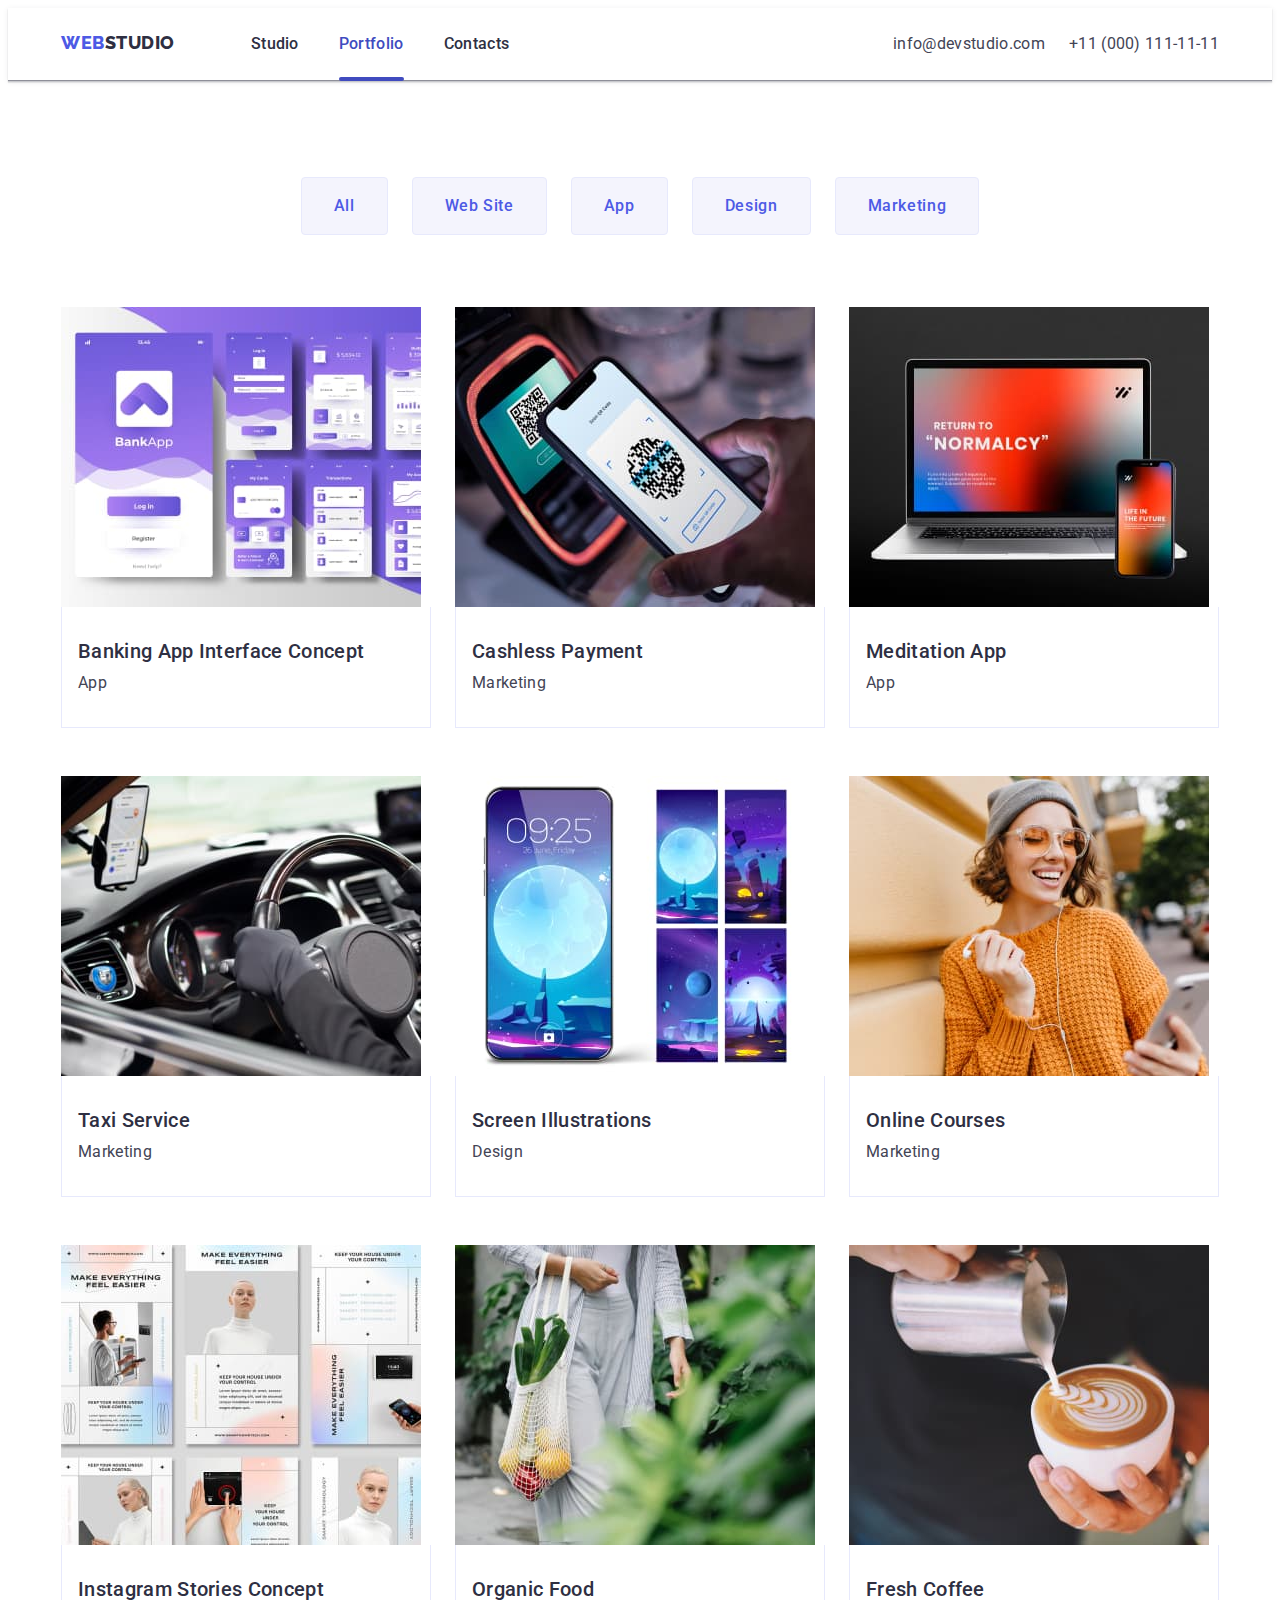
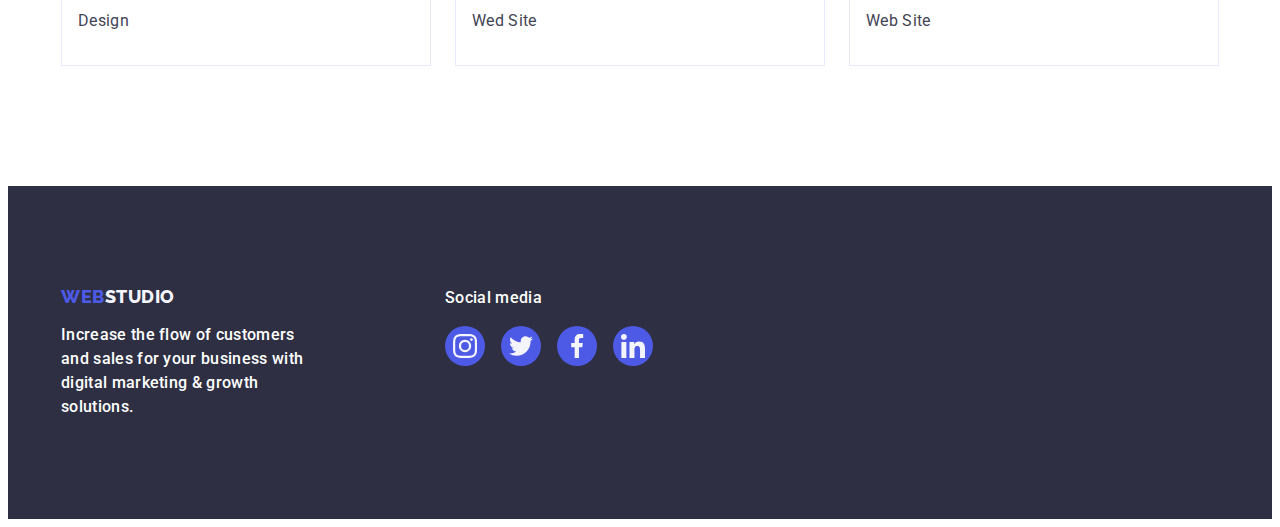
==== commit b8236234: "123" ====
--- a/portfolio.html
+++ b/portfolio.html
@@ -317,7 +317,7 @@
           </p>
         </div>
         <div class="footer-box-two">
-          <p class="footer-p">Social media</p>
+          <p class="footer-p-sm">Social media</p>
           <ul class="footer-social-items">
             <li class="footer-social-item">
               <a class="footer-social-link" href="">
--- a/styles.css
+++ b/styles.css
@@ -46,7 +46,9 @@
 p {
   margin: 0;
 }
-
+img {
+  display: block;
+}
 .container {
   width: 1158px;
   padding-left: 15px;
@@ -241,21 +243,27 @@
   margin-right: 120px;
 }
 .logo-bottom {
+  display: block;
   color: var(--light);
+  margin-bottom: 16px;
 }
 .footer-p {
   font-weight: 500;
   color: var(--secondary-text);
-  margin-bottom: 16px;
 }
 .footer-box-two {
   display: inline-block;
-  width: 208px;
   vertical-align: top;
   color: var(--secondary-text);
 }
+.footer-p-sm {
+  display: block;
+  font-size: 16px;
+  margin-bottom: 16px;
+  font-weight: 500;
+  color: var(--secondary-text);
+}
 .footer-social-items {
-  margin-top: 16px;
   display: flex;
   gap: 16px;
 }
@@ -416,7 +424,7 @@
 .team-section h2 {
   margin-bottom: 72px;
 }
-.team-section ul {
+.team-section-ul {
   display: flex;
   justify-content: space-between;
 }
@@ -429,6 +437,7 @@
   background-color: var(--secondary-text);
   display: flex;
   flex-direction: column;
+  justify-content: center;
   align-items: center;
 }
 .team-li:not(:last-of-type) {
@@ -438,7 +447,6 @@
 .team-li-box {
   padding: 32px 0;
   display: flex;
-  justify-content: center;
   flex-direction: column;
 }
 .team-li-box h3 {
@@ -456,7 +464,6 @@
 .team-social-item {
   height: 40px;
   width: 40px;
-  justify-content: center;
 }
 .team-social-link {
   display: flex;
@@ -498,43 +505,42 @@
 .customers-list-li {
   width: calc((100% - 120px) / 6);
   height: 88px;
-  display: flex;
-  text-align: center;
 }
 .customers-link {
-  display: flex;
-  width: 100%;
-  height: 100%;
+  width: 168px;
+  height: 88px;
+  display: flex;
+  align-items: center;
+  justify-content: center;
+  color: #8e8f99;
   border: 1px solid #8e8f99;
   border-radius: 4px;
-  gap: 24px;
-  justify-content: center;
-  align-items: center;
-  color: #8e8f99;
+  cursor: pointer;
   transition: border-color 250ms cubic-bezier(0.4, 0, 0.2, 1),
     color 250ms cubic-bezier(0.4, 0, 0.2, 1);
 }
 .customers-icon {
+  fill: currentColor;
   width: 104px;
   height: 56px;
+
+  transition: fill var(--anima);
+}
+
+.customers-link:hover,
+.customers-link:focus {
+  border-color: #404bbf;
+  color: #404bbf;
+}
+
+.customers-list-icon {
   fill: currentColor;
-  transition: fill var(--anima);
-}
-
-.customers-link:hover .customers-icon {
-  fill: var(--active-buttons);
-  color: #404bbf;
-}
-.customers-link:hover {
-  border-color: var(--active-buttons);
-  color: #404bbf;
-}
-.customers-link:focus .customers-icon {
-  fill: var(--active-buttons);
-  color: #404bbf;
-}
-.customers-link:focus {
-  border-color: var(--active-buttons);
+  transition: color 250ms cubic-bezier(0.4, 0, 0.2, 1);
+}
+
+.customers-icon:hover,
+.customers-icon:focus {
+  fill: currentColor;
 }
 /*     PORTFOLIO PAGE     */
 
@@ -548,10 +554,6 @@
   display: flex;
   justify-content: center;
   margin-bottom: 72px;
-}
-.filter-buttons-ul {
-  height: 48px;
-  padding: 0 24px;
   align-items: center;
 }
 
